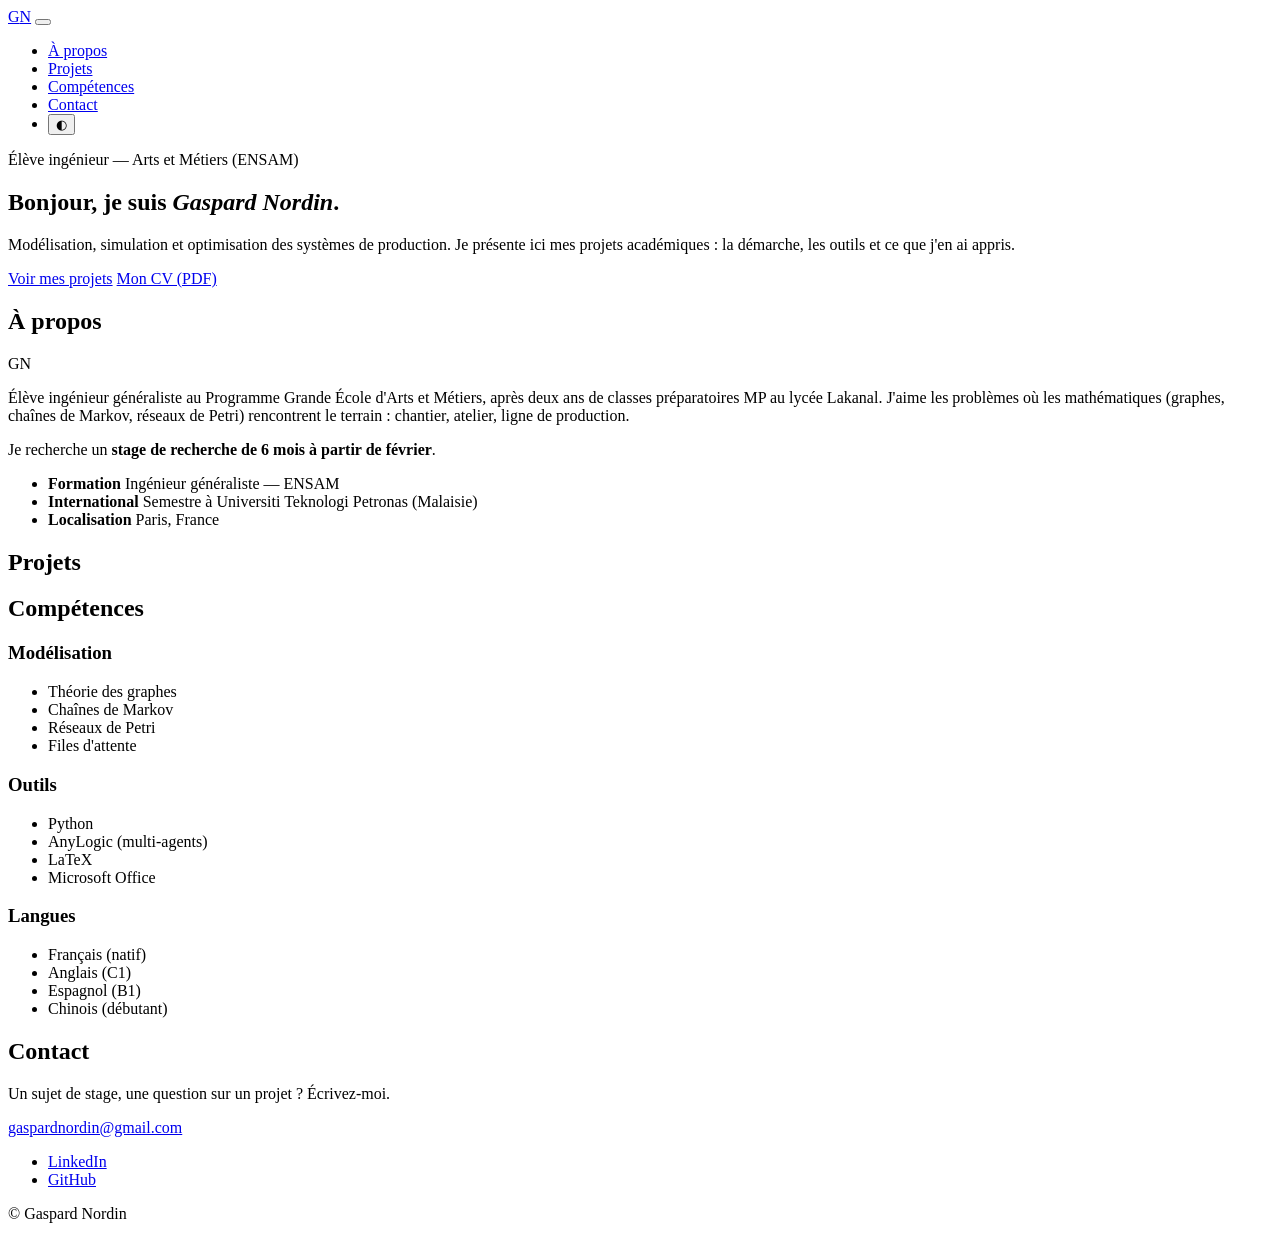
==== index.html @ 5a1be9df "V1" ====
<!DOCTYPE html>
<html lang="fr">
<head>
  <meta charset="UTF-8">
  <meta name="viewport" content="width=device-width, initial-scale=1.0">
  <title>Gaspard Nordin — Portfolio</title>
  <meta name="description" content="Portfolio de Gaspard Nordin, élève ingénieur Arts et Métiers : projets académiques en modélisation, simulation et systèmes de production.">
  <link rel="preconnect" href="https://fonts.googleapis.com">
  <link rel="preconnect" href="https://fonts.gstatic.com" crossorigin>
  <link href="https://fonts.googleapis.com/css2?family=Fraunces:opsz,wght@9..144,600&family=Inter:wght@400;500;600&display=swap" rel="stylesheet">
  <link rel="stylesheet" href="css/style.css">
</head>
<body>

  <!-- ===== EN-TÊTE / NAVIGATION ===== -->
  <header class="site-header">
    <nav class="nav container" aria-label="Navigation principale">
      <a href="#accueil" class="logo">G<span>N</span></a>

      <button class="nav-toggle" aria-expanded="false" aria-controls="menu" aria-label="Ouvrir le menu">
        <span></span><span></span><span></span>
      </button>

      <ul class="nav-links" id="menu">
        <li><a href="#apropos">À propos</a></li>
        <li><a href="#projets">Projets</a></li>
        <li><a href="#competences">Compétences</a></li>
        <li><a href="#contact">Contact</a></li>
        <li><button class="theme-toggle" aria-label="Changer de thème">◐</button></li>
      </ul>
    </nav>
  </header>

  <main>
    <!-- ===== ACCUEIL ===== -->
    <section id="accueil" class="hero container">
      <p class="eyebrow">Élève ingénieur — Arts et Métiers (ENSAM)</p>
      <h1>Bonjour, je suis <em>Gaspard Nordin</em>.</h1>
      <p class="hero-text">
        Modélisation, simulation et optimisation des systèmes de production.
        Je présente ici mes projets académiques : la démarche, les outils et ce que j'en ai appris.
      </p>
      <div class="hero-actions">
        <a href="#projets" class="btn btn-primary">Voir mes projets</a>
        <a href="assets/cv.pdf" class="btn btn-ghost" target="_blank" rel="noopener">Mon CV (PDF)</a>
      </div>
    </section>

    <!-- ===== À PROPOS ===== -->
    <section id="apropos" class="section container">
      <h2 class="section-title">À propos</h2>
      <div class="about">
        <img src="assets/images/photo.jpg" alt="Portrait de Gaspard Nordin" class="about-photo"
             onerror="this.replaceWith(Object.assign(document.createElement('div'),{className:'about-photo placeholder',textContent:'GN'}))">
        <div>
          <p>
            Élève ingénieur généraliste au Programme Grande École d'Arts et Métiers, après deux ans
            de classes préparatoires MP au lycée Lakanal. J'aime les problèmes où les mathématiques
            (graphes, chaînes de Markov, réseaux de Petri) rencontrent le terrain : chantier,
            atelier, ligne de production.
          </p>
          <p>
            Je recherche un <strong>stage de recherche de 6 mois à partir de février</strong>.
          </p>
          <ul class="facts">
            <li><strong>Formation</strong> Ingénieur généraliste — ENSAM</li>
            <li><strong>International</strong> Semestre à Universiti Teknologi Petronas (Malaisie)</li>
            <li><strong>Localisation</strong> Paris, France</li>
          </ul>
        </div>
      </div>
    </section>

    <!-- ===== PROJETS (générés depuis js/projets.js) ===== -->
    <section id="projets" class="section container">
      <h2 class="section-title">Projets</h2>
      <div class="filters" role="group" aria-label="Filtrer les projets"></div>
      <div class="projects-grid" aria-live="polite"></div>
    </section>

    <!-- ===== COMPÉTENCES ===== -->
    <section id="competences" class="section container">
      <h2 class="section-title">Compétences</h2>
      <div class="skills">
        <div class="skill-group">
          <h3>Modélisation</h3>
          <ul><li>Théorie des graphes</li><li>Chaînes de Markov</li><li>Réseaux de Petri</li><li>Files d'attente</li></ul>
        </div>
        <div class="skill-group">
          <h3>Outils</h3>
          <ul><li>Python</li><li>AnyLogic (multi-agents)</li><li>LaTeX</li><li>Microsoft Office</li></ul>
        </div>
        <div class="skill-group">
          <h3>Langues</h3>
          <ul><li>Français (natif)</li><li>Anglais (C1)</li><li>Espagnol (B1)</li><li>Chinois (débutant)</li></ul>
        </div>
      </div>
    </section>

    <!-- ===== CONTACT ===== -->
    <section id="contact" class="section container contact">
      <h2 class="section-title">Contact</h2>
      <p>Un sujet de stage, une question sur un projet ? Écrivez-moi.</p>
      <a href="mailto:gaspardnordin@gmail.com" class="contact-mail">gaspardnordin@gmail.com</a>
      <ul class="socials">
        <li><a href="https://www.linkedin.com/in/ton-profil" target="_blank" rel="noopener">LinkedIn</a></li>
        <li><a href="https://github.com/ton-pseudo" target="_blank" rel="noopener">GitHub</a></li>
      </ul>
    </section>
  </main>

  <footer class="site-footer">
    <p class="container">© <span id="annee"></span> Gaspard Nordin</p>
  </footer>

  <!-- Fenêtre de détail d'un projet -->
  <dialog class="project-modal" aria-labelledby="modal-title">
    <button class="modal-close" aria-label="Fermer">✕</button>
    <div class="modal-body"></div>
  </dialog>

  <script src="js/projets.js"></script>
  <script src="js/main.js"></script>
</body>
</html>
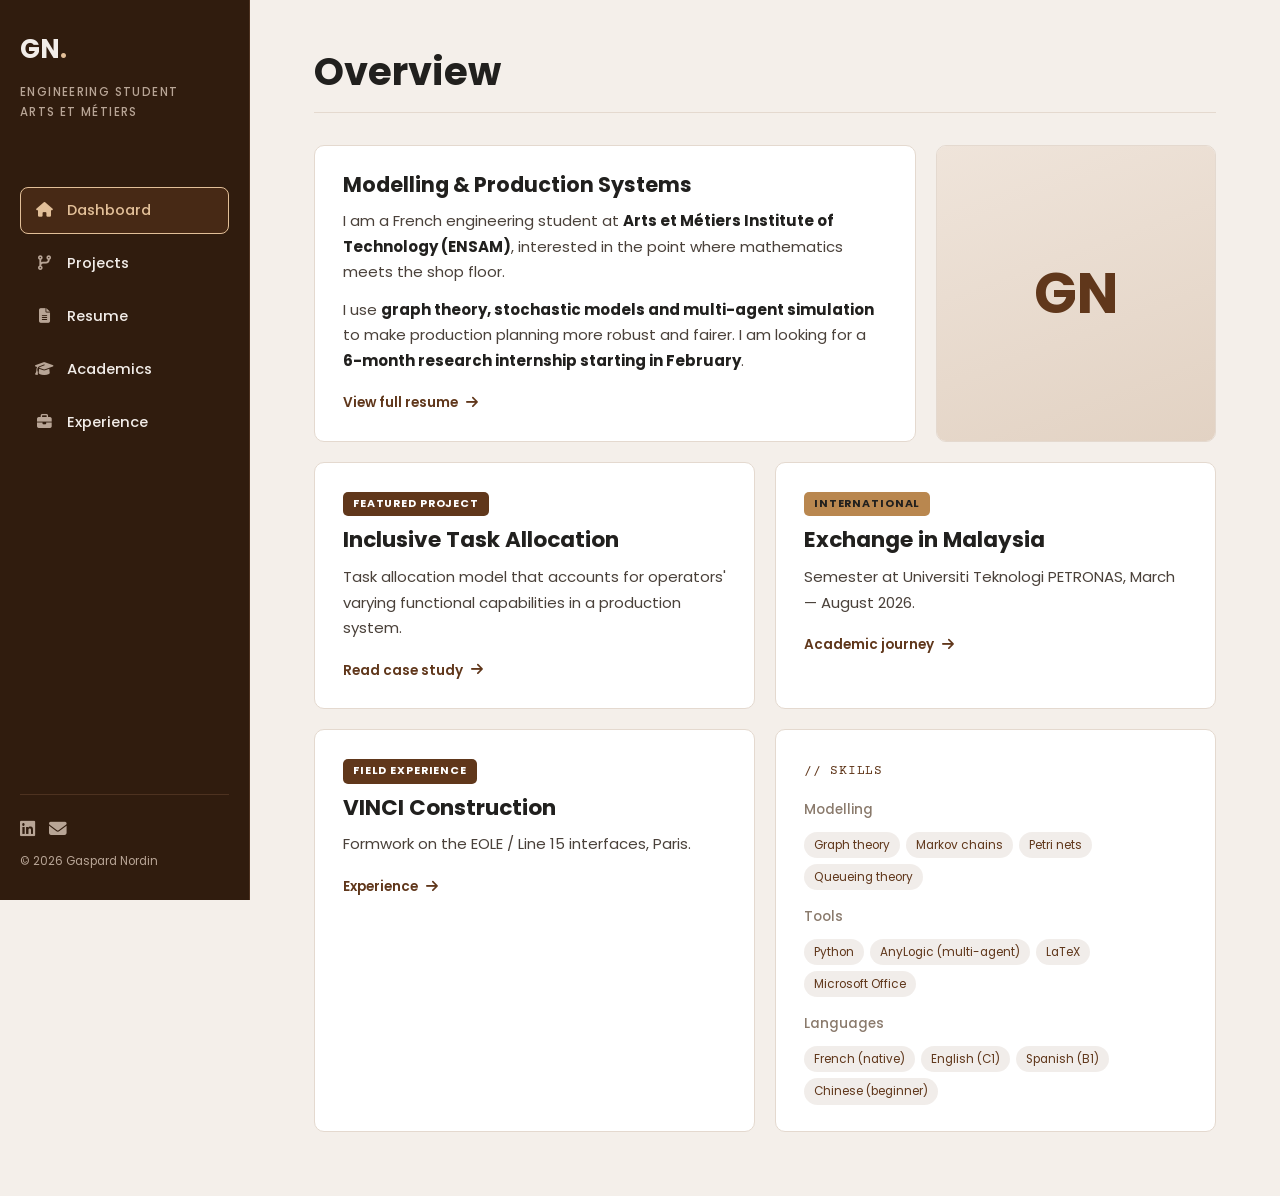
==== commit c3d65255: "Multi-page portfolio with sidebar layout and brown palette Co-Authored-By: Claude Opus 5.5 <noreply@" ====
--- a/index.html
+++ b/index.html
@@ -1,125 +1,21 @@
 <!DOCTYPE html>
-<html lang="fr">
+<html lang="en">
 <head>
   <meta charset="UTF-8">
   <meta name="viewport" content="width=device-width, initial-scale=1.0">
-  <title>Gaspard Nordin — Portfolio</title>
-  <meta name="description" content="Portfolio de Gaspard Nordin, élève ingénieur Arts et Métiers : projets académiques en modélisation, simulation et systèmes de production.">
+  <title>Dashboard | Gaspard Nordin — Engineering Portfolio</title>
+  <meta name="description" content="Gaspard Nordin, engineering student at Arts et Métiers (ENSAM): projects in modelling, simulation and production systems.">
   <link rel="preconnect" href="https://fonts.googleapis.com">
   <link rel="preconnect" href="https://fonts.gstatic.com" crossorigin>
-  <link href="https://fonts.googleapis.com/css2?family=Fraunces:opsz,wght@9..144,600&family=Inter:wght@400;500;600&display=swap" rel="stylesheet">
+  <link href="https://fonts.googleapis.com/css2?family=Poppins:wght@400;500;600;700&family=Courier+Prime&display=swap" rel="stylesheet">
+  <link rel="stylesheet" href="https://cdnjs.cloudflare.com/ajax/libs/font-awesome/6.5.0/css/all.min.css">
   <link rel="stylesheet" href="css/style.css">
 </head>
-<body>
+<body data-page="dashboard">
+  <aside id="sidebar" class="sidebar"></aside>
+  <main id="view" class="content"></main>
 
-  <!-- ===== EN-TÊTE / NAVIGATION ===== -->
-  <header class="site-header">
-    <nav class="nav container" aria-label="Navigation principale">
-      <a href="#accueil" class="logo">G<span>N</span></a>
-
-      <button class="nav-toggle" aria-expanded="false" aria-controls="menu" aria-label="Ouvrir le menu">
-        <span></span><span></span><span></span>
-      </button>
-
-      <ul class="nav-links" id="menu">
-        <li><a href="#apropos">À propos</a></li>
-        <li><a href="#projets">Projets</a></li>
-        <li><a href="#competences">Compétences</a></li>
-        <li><a href="#contact">Contact</a></li>
-        <li><button class="theme-toggle" aria-label="Changer de thème">◐</button></li>
-      </ul>
-    </nav>
-  </header>
-
-  <main>
-    <!-- ===== ACCUEIL ===== -->
-    <section id="accueil" class="hero container">
-      <p class="eyebrow">Élève ingénieur — Arts et Métiers (ENSAM)</p>
-      <h1>Bonjour, je suis <em>Gaspard Nordin</em>.</h1>
-      <p class="hero-text">
-        Modélisation, simulation et optimisation des systèmes de production.
-        Je présente ici mes projets académiques : la démarche, les outils et ce que j'en ai appris.
-      </p>
-      <div class="hero-actions">
-        <a href="#projets" class="btn btn-primary">Voir mes projets</a>
-        <a href="assets/cv.pdf" class="btn btn-ghost" target="_blank" rel="noopener">Mon CV (PDF)</a>
-      </div>
-    </section>
-
-    <!-- ===== À PROPOS ===== -->
-    <section id="apropos" class="section container">
-      <h2 class="section-title">À propos</h2>
-      <div class="about">
-        <img src="assets/images/photo.jpg" alt="Portrait de Gaspard Nordin" class="about-photo"
-             onerror="this.replaceWith(Object.assign(document.createElement('div'),{className:'about-photo placeholder',textContent:'GN'}))">
-        <div>
-          <p>
-            Élève ingénieur généraliste au Programme Grande École d'Arts et Métiers, après deux ans
-            de classes préparatoires MP au lycée Lakanal. J'aime les problèmes où les mathématiques
-            (graphes, chaînes de Markov, réseaux de Petri) rencontrent le terrain : chantier,
-            atelier, ligne de production.
-          </p>
-          <p>
-            Je recherche un <strong>stage de recherche de 6 mois à partir de février</strong>.
-          </p>
-          <ul class="facts">
-            <li><strong>Formation</strong> Ingénieur généraliste — ENSAM</li>
-            <li><strong>International</strong> Semestre à Universiti Teknologi Petronas (Malaisie)</li>
-            <li><strong>Localisation</strong> Paris, France</li>
-          </ul>
-        </div>
-      </div>
-    </section>
-
-    <!-- ===== PROJETS (générés depuis js/projets.js) ===== -->
-    <section id="projets" class="section container">
-      <h2 class="section-title">Projets</h2>
-      <div class="filters" role="group" aria-label="Filtrer les projets"></div>
-      <div class="projects-grid" aria-live="polite"></div>
-    </section>
-
-    <!-- ===== COMPÉTENCES ===== -->
-    <section id="competences" class="section container">
-      <h2 class="section-title">Compétences</h2>
-      <div class="skills">
-        <div class="skill-group">
-          <h3>Modélisation</h3>
-          <ul><li>Théorie des graphes</li><li>Chaînes de Markov</li><li>Réseaux de Petri</li><li>Files d'attente</li></ul>
-        </div>
-        <div class="skill-group">
-          <h3>Outils</h3>
-          <ul><li>Python</li><li>AnyLogic (multi-agents)</li><li>LaTeX</li><li>Microsoft Office</li></ul>
-        </div>
-        <div class="skill-group">
-          <h3>Langues</h3>
-          <ul><li>Français (natif)</li><li>Anglais (C1)</li><li>Espagnol (B1)</li><li>Chinois (débutant)</li></ul>
-        </div>
-      </div>
-    </section>
-
-    <!-- ===== CONTACT ===== -->
-    <section id="contact" class="section container contact">
-      <h2 class="section-title">Contact</h2>
-      <p>Un sujet de stage, une question sur un projet ? Écrivez-moi.</p>
-      <a href="mailto:gaspardnordin@gmail.com" class="contact-mail">gaspardnordin@gmail.com</a>
-      <ul class="socials">
-        <li><a href="https://www.linkedin.com/in/ton-profil" target="_blank" rel="noopener">LinkedIn</a></li>
-        <li><a href="https://github.com/ton-pseudo" target="_blank" rel="noopener">GitHub</a></li>
-      </ul>
-    </section>
-  </main>
-
-  <footer class="site-footer">
-    <p class="container">© <span id="annee"></span> Gaspard Nordin</p>
-  </footer>
-
-  <!-- Fenêtre de détail d'un projet -->
-  <dialog class="project-modal" aria-labelledby="modal-title">
-    <button class="modal-close" aria-label="Fermer">✕</button>
-    <div class="modal-body"></div>
-  </dialog>
-
-  <script src="js/projets.js"></script>
+  <script src="js/data.js"></script>
   <script src="js/main.js"></script>
 </body>
 </html>
--- a/css/style.css
+++ b/css/style.css
@@ -0,0 +1,161 @@
+/* ===== Colours (taken from the Wix site) — change them here ===== */
+:root {
+  /* page */
+  --bg: #f4efea;            /* warm off-white background */
+  --card: #ffffff;
+  --card-hover: #fffdfb;
+  --border: #e4d9cf;
+  --text: #21201e;          /* titles */
+  --body: #4a413a;          /* paragraphs */
+  --muted: #8a7a6c;
+  --accent: #60371b;        /* brown accent */
+  --accent-soft: rgba(96, 55, 27, .09);
+  --accent-line: rgba(96, 55, 27, .35);
+  --alt: #b9874f;           /* light brown for the 2nd badge */
+  /* sidebar */
+  --side-bg: #301c0e;       /* dark brown */
+  --side-hover: #472915;
+  --side-border: #4d3220;
+  --side-text: #f2ede9;
+  --side-muted: #b8a596;
+  --side-accent: #e2bf98;   /* tan, readable on dark brown */
+  --radius: 10px;
+  --sidebar: 250px;
+}
+
+*, *::before, *::after { box-sizing: border-box; }
+html { scroll-behavior: smooth; }
+body {
+  margin: 0;
+  font-family: "Poppins", system-ui, sans-serif;
+  font-size: 15px;
+  line-height: 1.7;
+  color: var(--body);
+  background: var(--bg);
+  min-height: 100vh;
+}
+a { color: var(--accent); text-decoration: none; }
+h1, h2, h3, h4 { color: var(--text); line-height: 1.25; margin: 0 0 .5em; font-weight: 700; }
+img { max-width: 100%; display: block; }
+:focus-visible { outline: 2px solid var(--accent); outline-offset: 3px; border-radius: 6px; }
+.mono { font-family: "Courier Prime", ui-monospace, monospace; font-size: .8rem; letter-spacing: .06em; color: var(--accent); text-transform: uppercase; }
+
+/* ===== Layout: fixed sidebar + content ===== */
+.sidebar {
+  position: fixed; inset: 0 auto 0 0; width: var(--sidebar);
+  display: flex; flex-direction: column; padding: 28px 20px;
+  background: var(--side-bg); border-right: 1px solid var(--side-border); z-index: 20; color: var(--side-text);
+}
+.content { margin-left: var(--sidebar); padding: 48px clamp(20px, 5vw, 64px) 64px; max-width: calc(1100px + var(--sidebar)); }
+
+.logo { font-size: 1.6rem; font-weight: 700; color: var(--side-text); }
+.logo span { color: var(--side-accent); }
+.tagline { margin: 10px 0 0; font-size: .72rem; font-weight: 500; letter-spacing: .12em; text-transform: uppercase; color: var(--side-muted); line-height: 1.8; }
+
+.nav { display: flex; flex-direction: column; gap: 6px; margin-top: 64px; }
+.nav a {
+  display: flex; align-items: center; gap: 14px; padding: 10px 14px;
+  border-radius: 8px; border: 1px solid transparent;
+  color: var(--side-text); font-weight: 500; font-size: .92rem; transition: background .15s, color .15s;
+}
+.nav a i { width: 18px; text-align: center; color: var(--side-muted); }
+.nav a:hover { background: var(--side-hover); }
+.nav a.active { background: var(--side-hover); border-color: var(--side-accent); color: var(--side-accent); }
+.nav a.active i { color: var(--side-accent); }
+
+.side-footer { margin-top: auto; padding-top: 20px; border-top: 1px solid var(--side-border); font-size: .72rem; color: var(--side-muted); }
+.side-footer p { margin: 8px 0 0; }
+.socials { display: flex; gap: 14px; font-size: 1.1rem; }
+.socials a { color: var(--side-muted); }
+.socials a:hover { color: var(--side-accent); }
+.menu-btn { display: none; }
+
+/* ===== Page elements ===== */
+.page-title { font-size: clamp(1.8rem, 3.5vw, 2.4rem); margin-bottom: 32px; padding-bottom: 16px; border-bottom: 1px solid var(--border); }
+.title-row { display: flex; flex-wrap: wrap; align-items: center; justify-content: space-between; gap: 16px; border-bottom: 1px solid var(--border); margin-bottom: 32px; padding-bottom: 16px; }
+.title-row .page-title { border: 0; margin: 0; padding: 0; }
+
+.card {
+  background: var(--card); border: 1px solid var(--border); border-radius: var(--radius);
+  padding: 26px 28px; color: var(--body); display: block;
+}
+a.card, button.card { transition: transform .2s, background .2s, border-color .2s; }
+a.card:hover, button.card:hover { transform: translateY(-3px); background: var(--card-hover); border-color: var(--accent-line); box-shadow: 0 10px 28px rgba(48,28,14,.08); }
+.card h2 { font-size: 1.3rem; }
+.card h3 { font-size: 1.35rem; margin-top: 10px; }
+.card h4 { font-size: .85rem; margin: 18px 0 8px; color: var(--muted); font-weight: 500; }
+.card p { margin: 0 0 12px; }
+.card strong { color: var(--text); }
+.link { display: inline-flex; align-items: center; gap: 8px; font-weight: 600; font-size: .85rem; color: var(--accent); margin-top: 6px; }
+
+.grid-hero { display: grid; grid-template-columns: 1fr 280px; gap: 20px; margin-bottom: 20px; }
+.photo-card { padding: 0; overflow: hidden; min-height: 260px; }
+.photo { width: 100%; height: 100%; object-fit: cover; }
+.photo.placeholder { display: grid; place-items: center; height: 100%; min-height: 260px; font-size: 3.5rem; font-weight: 700; color: var(--accent); background: linear-gradient(160deg, #efe4da, #e2d2c3); }
+.grid-2 { display: grid; grid-template-columns: repeat(2, 1fr); gap: 20px; }
+.grid-3 { display: grid; grid-template-columns: repeat(auto-fill, minmax(280px, 1fr)); gap: 20px; }
+
+.badge { display: inline-block; padding: 3px 10px; border-radius: 5px; font-size: .68rem; font-weight: 700; letter-spacing: .08em; text-transform: uppercase; background: var(--accent); color: #fff; }
+.badge-alt { background: var(--alt); color: #21201e; }
+
+.tags { display: flex; flex-wrap: wrap; gap: 6px; list-style: none; margin: 14px 0 0; padding: 0; }
+.tags li { font-size: .74rem; padding: 3px 10px; border-radius: 999px; background: var(--accent-soft); color: var(--accent); }
+
+/* Projects */
+.filters { display: flex; flex-wrap: wrap; gap: 8px; margin-bottom: 24px; }
+.chip { font: inherit; font-size: .82rem; padding: 6px 16px; border-radius: 999px; border: 1px solid var(--border); background: var(--card); color: var(--body); cursor: pointer; }
+.chip[aria-pressed="true"] { background: var(--accent); border-color: var(--accent); color: #fff; font-weight: 600; }
+.project-card { font: inherit; text-align: left; cursor: pointer; display: flex; flex-direction: column; width: 100%; }
+.project-card[hidden] { display: none; }
+.project-card .thumb { margin: -26px -28px 18px; width: calc(100% + 56px); max-width: none; aspect-ratio: 16/9; object-fit: cover; border-radius: var(--radius) var(--radius) 0 0; }
+.project-card .tags { margin-bottom: 16px; }
+.more { margin-top: auto; font-weight: 600; font-size: .85rem; color: var(--accent); display: inline-flex; gap: 8px; align-items: center; }
+
+/* Timeline (academics / experience) */
+.timeline { list-style: none; margin: 0; padding: 0 0 0 28px; position: relative; display: grid; gap: 20px; }
+.timeline::before { content: ""; position: absolute; left: 6px; top: 8px; bottom: 8px; width: 2px; background: var(--border); }
+.timeline > li { position: relative; }
+.timeline > li::before { content: ""; position: absolute; left: -28px; top: 30px; width: 14px; height: 14px; border-radius: 50%; background: var(--bg); border: 3px solid var(--accent); }
+.card-head { display: flex; flex-wrap: wrap; justify-content: space-between; align-items: center; gap: 8px; margin-bottom: 10px; }
+.date { font-size: .8rem; color: var(--muted); font-weight: 500; }
+.sub { color: var(--muted); font-style: italic; }
+.points { margin: 0; padding-left: 18px; }
+.points li { margin-bottom: 4px; }
+
+/* Resume */
+.btn { display: inline-flex; align-items: center; gap: 8px; padding: 9px 18px; border-radius: 8px; background: var(--accent); color: #fff; font-weight: 600; font-size: .85rem; }
+.btn:hover { filter: brightness(1.1); }
+.pdf-frame { padding: 0; overflow: hidden; height: 80vh; }
+.pdf-frame iframe { width: 100%; height: 100%; border: 0; background: #fff; }
+.hint { font-size: .82rem; color: var(--muted); }
+
+/* Project detail window */
+dialog { width: min(720px, calc(100% - 32px)); max-height: 85vh; padding: 0; border: 1px solid var(--border); border-radius: var(--radius); background: var(--card); color: var(--body); }
+dialog::backdrop { background: rgba(48, 28, 14, .6); }
+.dlg-body { padding: 36px; }
+.dlg-body h2 { font-size: 1.7rem; margin-top: 8px; }
+.dlg-body .thumb { border-radius: 8px; margin-bottom: 20px; }
+.links { display: flex; flex-wrap: wrap; gap: 10px; margin-top: 22px; }
+.close { position: sticky; top: 12px; float: right; margin: 12px 12px 0 0; width: 36px; height: 36px; border-radius: 50%; border: 1px solid var(--border); background: var(--card); color: var(--text); cursor: pointer; }
+
+/* ===== Phone & tablet: sidebar becomes a top bar ===== */
+@media (max-width: 900px) {
+  .sidebar { position: sticky; inset: auto; top: 0; width: 100%; flex-direction: row; flex-wrap: wrap; align-items: center; justify-content: space-between; padding: 14px 16px; border-right: 0; border-bottom: 1px solid var(--side-border); }
+  .tagline { display: none; }
+  .menu-btn { display: block; background: none; border: 1px solid var(--side-border); color: var(--side-text); border-radius: 8px; width: 40px; height: 40px; cursor: pointer; font-size: 1rem; }
+  .nav, .side-footer { display: none; width: 100%; }
+  .sidebar.open .nav { display: flex; margin-top: 14px; }
+  .sidebar.open .side-footer { display: block; margin-top: 14px; }
+  .content { margin-left: 0; padding: 32px 16px 48px; }
+  .grid-hero, .grid-2 { grid-template-columns: 1fr; }
+  .photo-card { max-width: 280px; }
+  .card { padding: 22px; }
+  .photo-card { padding: 0; min-height: 200px; }
+  .photo.placeholder { min-height: 200px; }
+  .project-card .thumb { margin: -22px -22px 16px; width: calc(100% + 44px); }
+  .dlg-body { padding: 24px; }
+}
+@media (prefers-reduced-motion: reduce) {
+  html { scroll-behavior: auto; }
+  * { transition: none !important; }
+}
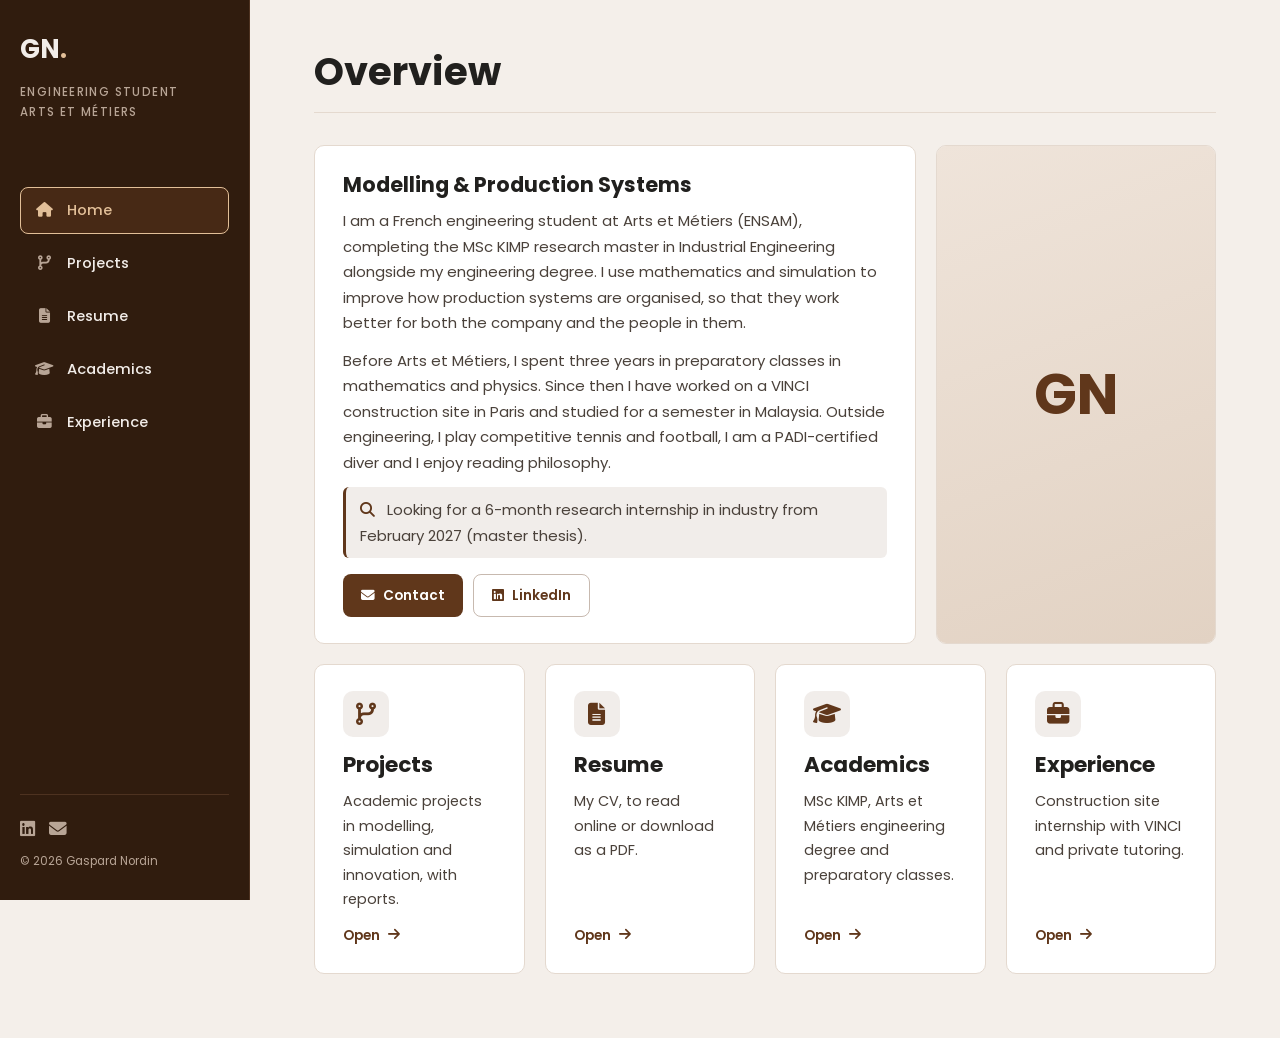
==== commit dd5dcf53: "Home page: rename, simpler overview with short bio, four page tiles Co-Authored-By: Claude Opus 5.5 " ====
--- a/index.html
+++ b/index.html
@@ -3,7 +3,7 @@
 <head>
   <meta charset="UTF-8">
   <meta name="viewport" content="width=device-width, initial-scale=1.0">
-  <title>Dashboard | Gaspard Nordin — Engineering Portfolio</title>
+  <title>Home | Gaspard Nordin — Engineering Portfolio</title>
   <meta name="description" content="Gaspard Nordin, engineering student at Arts et Métiers (ENSAM): projects in modelling, simulation and production systems.">
   <link rel="preconnect" href="https://fonts.googleapis.com">
   <link rel="preconnect" href="https://fonts.gstatic.com" crossorigin>
--- a/css/style.css
+++ b/css/style.css
@@ -159,3 +159,48 @@
   html { scroll-behavior: auto; }
   * { transition: none !important; }
 }
+.card-head .badge { margin-right: 8px; }
+.figure { margin: 24px 0 0; }
+.figure img { display: block; width: auto; max-width: 100%; max-height: 380px; margin: 0 auto; border-radius: 8px; border: 1px solid var(--border); background: #fff; }
+.figure figcaption { text-align: center; }
+.figure figcaption { font-size: .8rem; color: var(--muted); margin-top: 8px; }
+.project-card .thumb { background: #fff; object-fit: contain; }
+dialog { width: min(860px, calc(100% - 32px)); }
+
+/* ===== Dashboard ===== */
+.intro p { max-width: 70ch; }
+.callout { display: block; background: var(--accent-soft); border-left: 3px solid var(--accent); padding: 10px 14px; border-radius: 6px; }
+.callout i { color: var(--accent); margin-right: 8px; }
+.intro-links { display: flex; flex-wrap: wrap; gap: 10px; margin-top: 16px; }
+.btn-outline { background: transparent; color: var(--accent); border: 1px solid var(--accent-line); }
+.btn-outline:hover { background: var(--accent-soft); filter: none; }
+.stats { display: grid; grid-template-columns: repeat(4, 1fr); gap: 20px; margin-bottom: 40px; }
+.stat { padding: 20px 22px; }
+.stat strong { display: block; font-size: 1.3rem; color: var(--text); margin: 6px 0 2px; }
+.stat span:last-child { font-size: .82rem; color: var(--muted); }
+.section-head { display: flex; justify-content: space-between; align-items: baseline; margin: 8px 0 18px; }
+.section-head h2 { font-size: 1.5rem; margin: 0; }
+.mini-project { display: flex; flex-direction: column; }
+.mini-project .mini-thumb { margin: -26px -28px 18px; width: calc(100% + 56px); max-width: none; height: 170px; object-fit: contain; background: #fff; border-bottom: 1px solid var(--border); border-radius: var(--radius) var(--radius) 0 0; }
+.mini-project h3 { margin-top: 8px; }
+.mini-project .link { margin-top: auto; }
+.lower { margin-top: 20px; }
+.mini-list { list-style: none; padding: 0; margin: 12px 0 10px; display: grid; gap: 10px; }
+.mini-list li { display: flex; flex-direction: column; border-left: 2px solid var(--border); padding-left: 12px; }
+.mini-list strong { color: var(--text); font-weight: 600; }
+.mini-list span { font-size: .82rem; color: var(--muted); }
+.spaced { display: block; margin-top: 22px; }
+@media (max-width: 1100px) { .stats { grid-template-columns: repeat(2, 1fr); } }
+@media (max-width: 900px) {
+  .stats { grid-template-columns: 1fr 1fr; gap: 12px; }
+  .mini-project .mini-thumb { margin: -22px -22px 16px; width: calc(100% + 44px); }
+}
+@media (max-width: 480px) { .stats { grid-template-columns: 1fr; } }
+.page-tiles { display: grid; grid-template-columns: repeat(4, 1fr); gap: 20px; }
+.page-tile { display: flex; flex-direction: column; }
+.page-tile > i { font-size: 1.4rem; color: var(--accent); width: 46px; height: 46px; display: grid; place-items: center; border-radius: 10px; background: var(--accent-soft); margin-bottom: 14px; }
+.page-tile h3 { margin-top: 0; }
+.page-tile p { font-size: .9rem; }
+.page-tile .link { margin-top: auto; }
+@media (max-width: 1100px) { .page-tiles { grid-template-columns: repeat(2, 1fr); } }
+@media (max-width: 480px) { .page-tiles { grid-template-columns: 1fr; } }
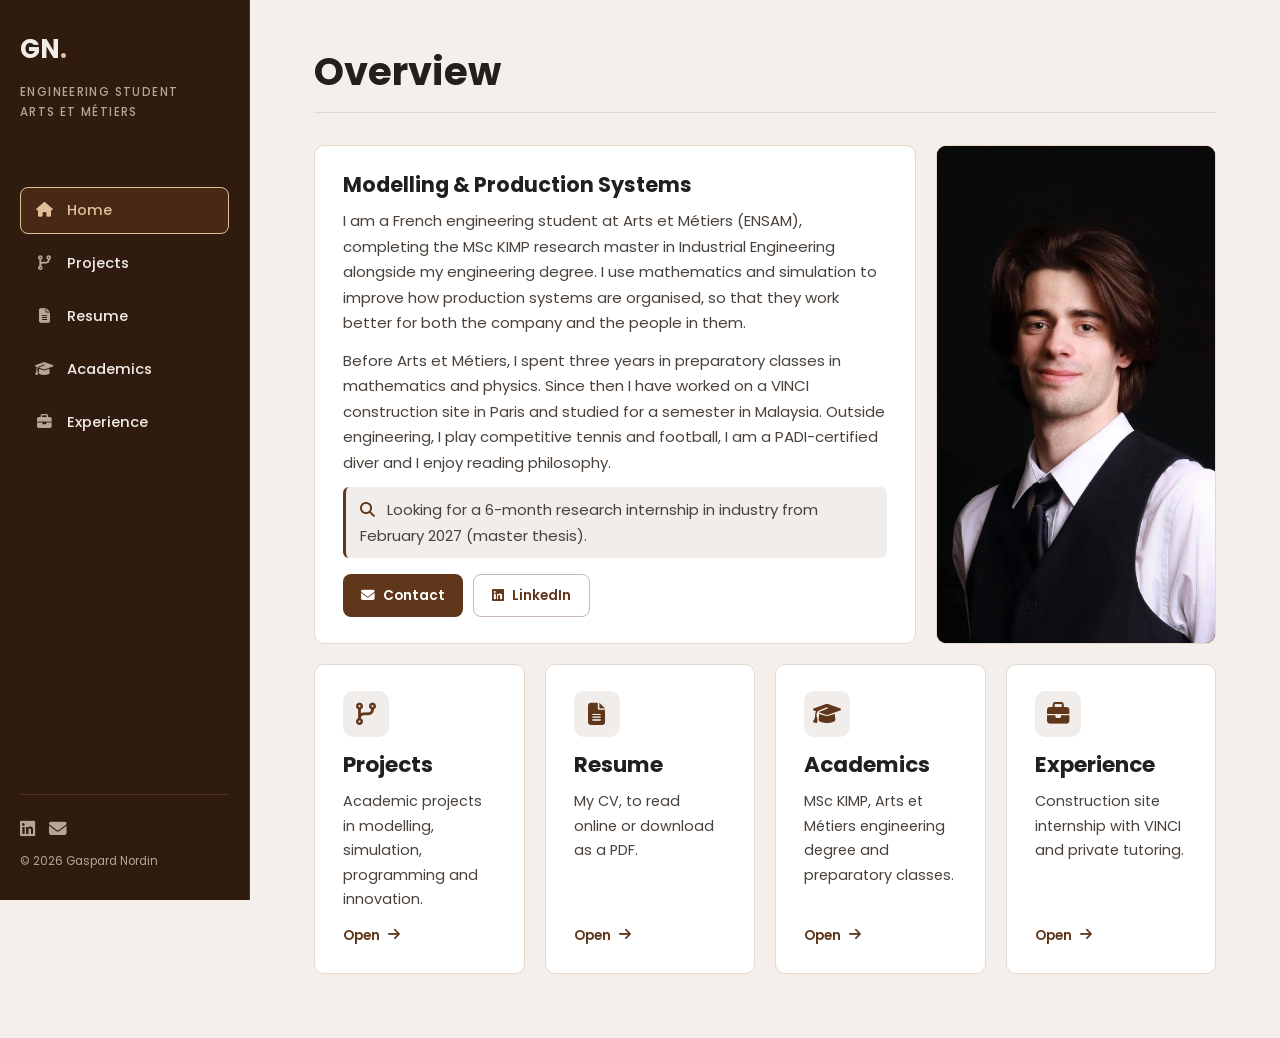
==== commit 0014ca3b: "Version CSS/JS links so browsers load updates immediately Co-Authored-By: Claude Opus 5.5 <noreply@a" ====
--- a/index.html
+++ b/index.html
@@ -9,13 +9,13 @@
   <link rel="preconnect" href="https://fonts.gstatic.com" crossorigin>
   <link href="https://fonts.googleapis.com/css2?family=Poppins:wght@400;500;600;700&family=Courier+Prime&display=swap" rel="stylesheet">
   <link rel="stylesheet" href="https://cdnjs.cloudflare.com/ajax/libs/font-awesome/6.5.0/css/all.min.css">
-  <link rel="stylesheet" href="css/style.css">
+  <link rel="stylesheet" href="css/style.css?v=20261029">
 </head>
 <body data-page="dashboard">
   <aside id="sidebar" class="sidebar"></aside>
   <main id="view" class="content"></main>
 
-  <script src="js/data.js"></script>
-  <script src="js/main.js"></script>
+  <script src="js/data.js?v=20261029"></script>
+  <script src="js/main.js?v=20261029"></script>
 </body>
 </html>
--- a/css/style.css
+++ b/css/style.css
@@ -90,7 +90,7 @@
 
 .grid-hero { display: grid; grid-template-columns: 1fr 280px; gap: 20px; margin-bottom: 20px; }
 .photo-card { padding: 0; overflow: hidden; min-height: 260px; }
-.photo { width: 100%; height: 100%; object-fit: cover; }
+.photo { width: 100%; height: 100%; object-fit: cover; object-position: 50% 30%; background: #000; }
 .photo.placeholder { display: grid; place-items: center; height: 100%; min-height: 260px; font-size: 3.5rem; font-weight: 700; color: var(--accent); background: linear-gradient(160deg, #efe4da, #e2d2c3); }
 .grid-2 { display: grid; grid-template-columns: repeat(2, 1fr); gap: 20px; }
 .grid-3 { display: grid; grid-template-columns: repeat(auto-fill, minmax(280px, 1fr)); gap: 20px; }
@@ -204,3 +204,7 @@
 .page-tile .link { margin-top: auto; }
 @media (max-width: 1100px) { .page-tiles { grid-template-columns: repeat(2, 1fr); } }
 @media (max-width: 480px) { .page-tiles { grid-template-columns: 1fr; } }
+.contact-body h2 { font-size: 1.6rem; margin-top: 8px; }
+.contact-address { display: flex; flex-wrap: wrap; align-items: center; gap: 12px; padding: 14px 16px; background: var(--accent-soft); border-radius: 8px; }
+.contact-address strong { font-size: 1.05rem; color: var(--text); word-break: break-all; user-select: all; }
+#contact-dialog { width: min(560px, calc(100% - 32px)); }
